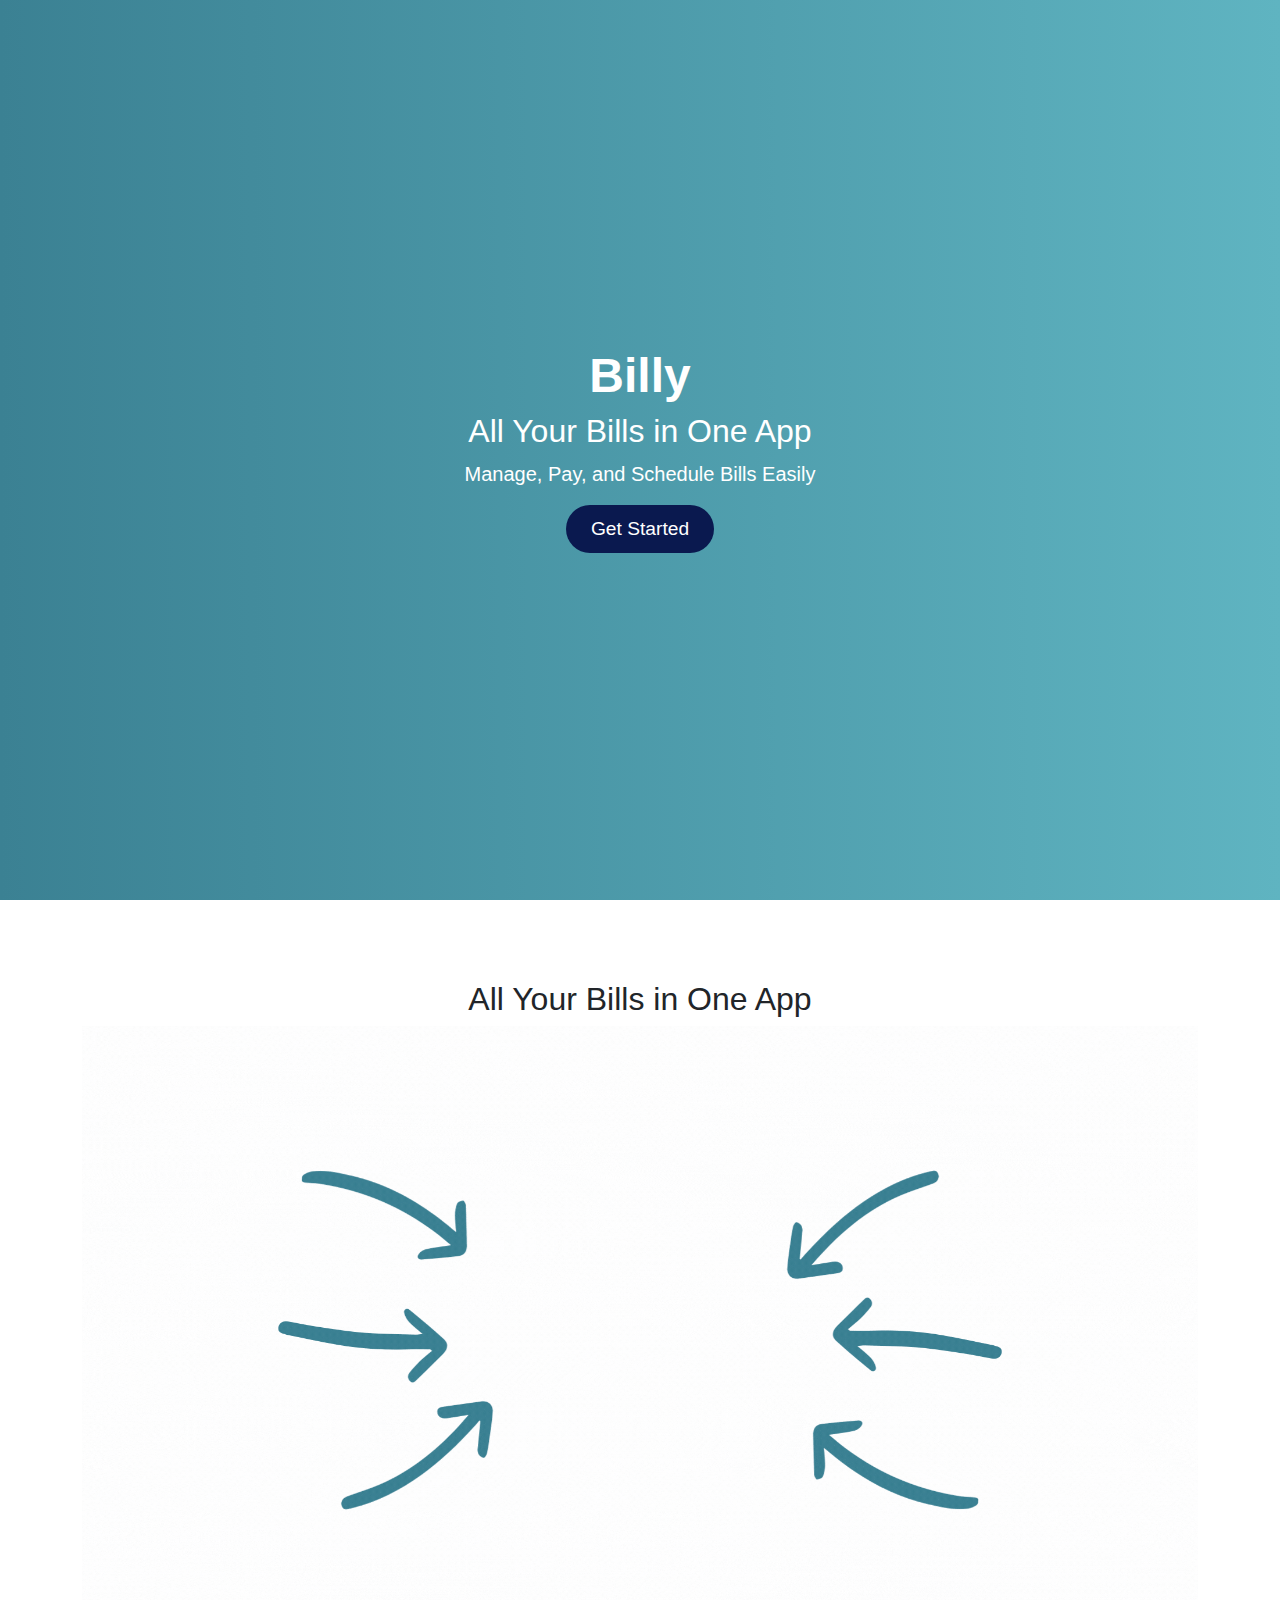
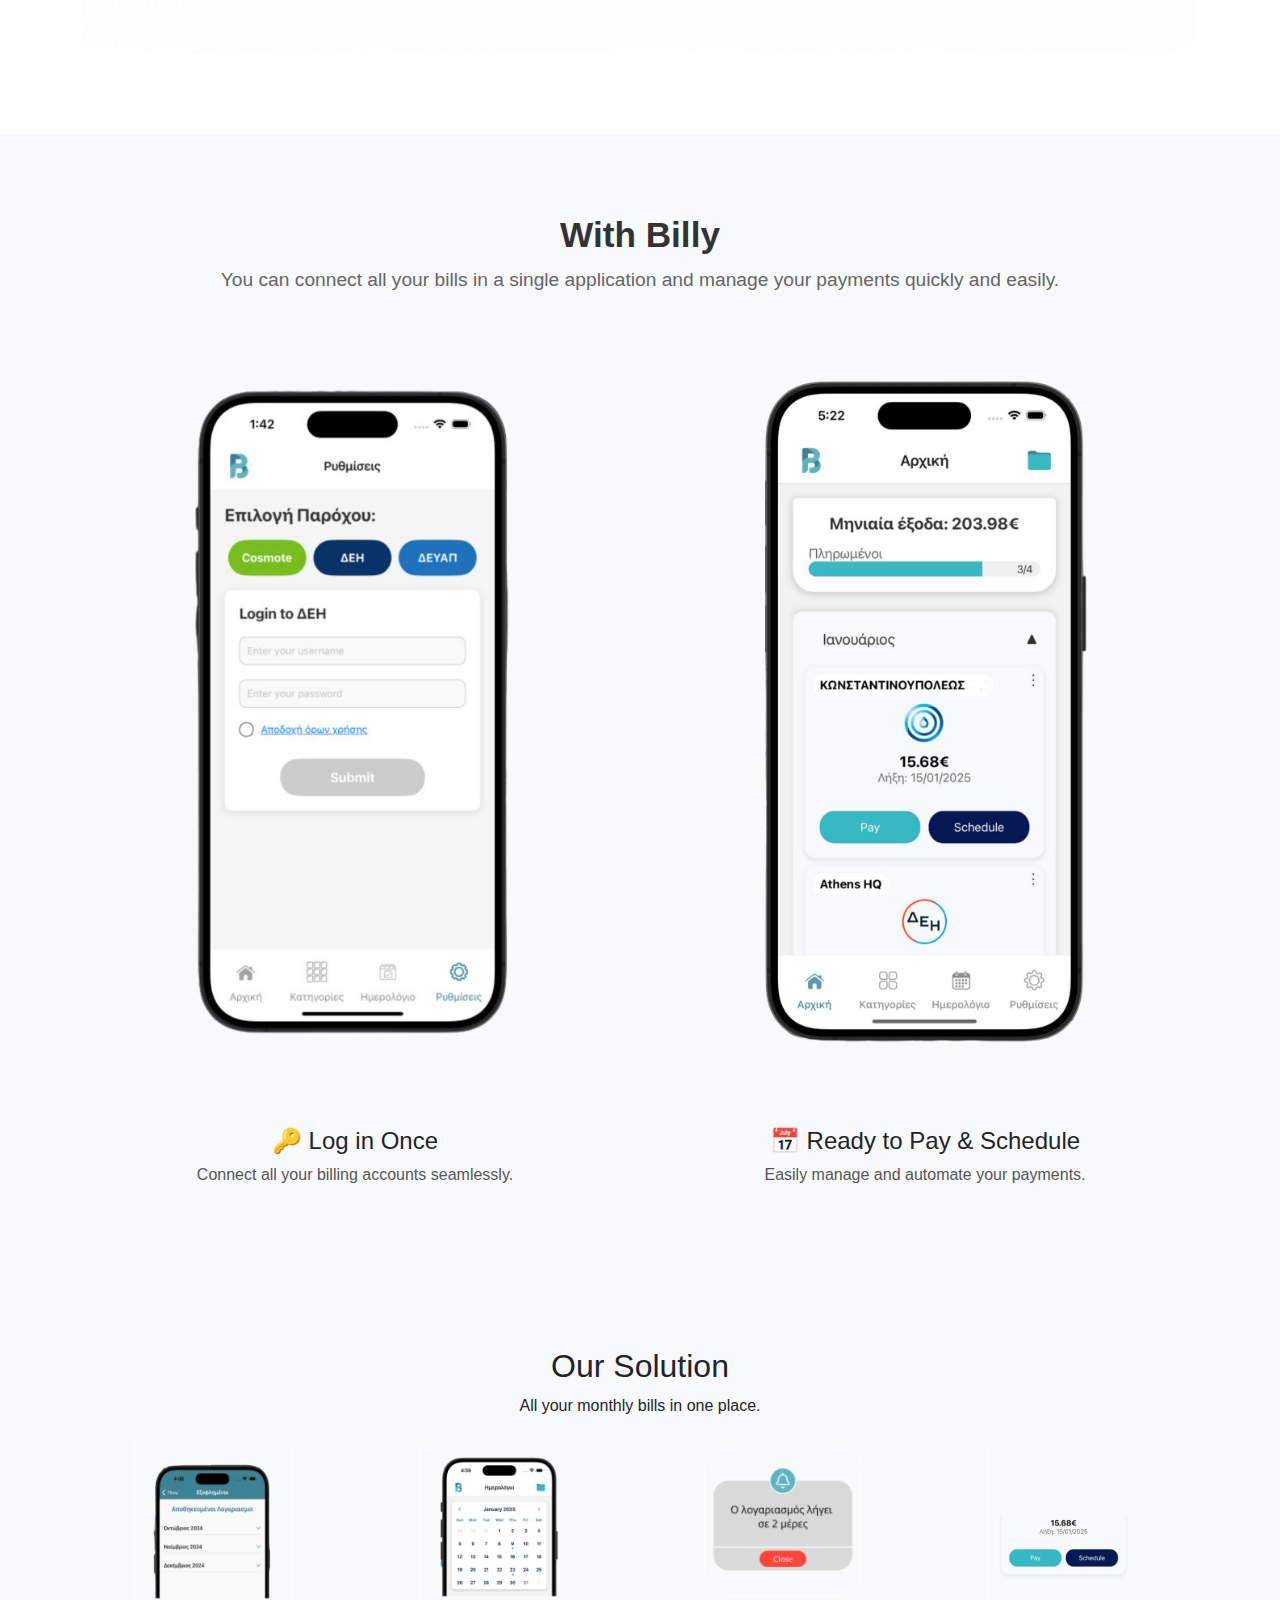
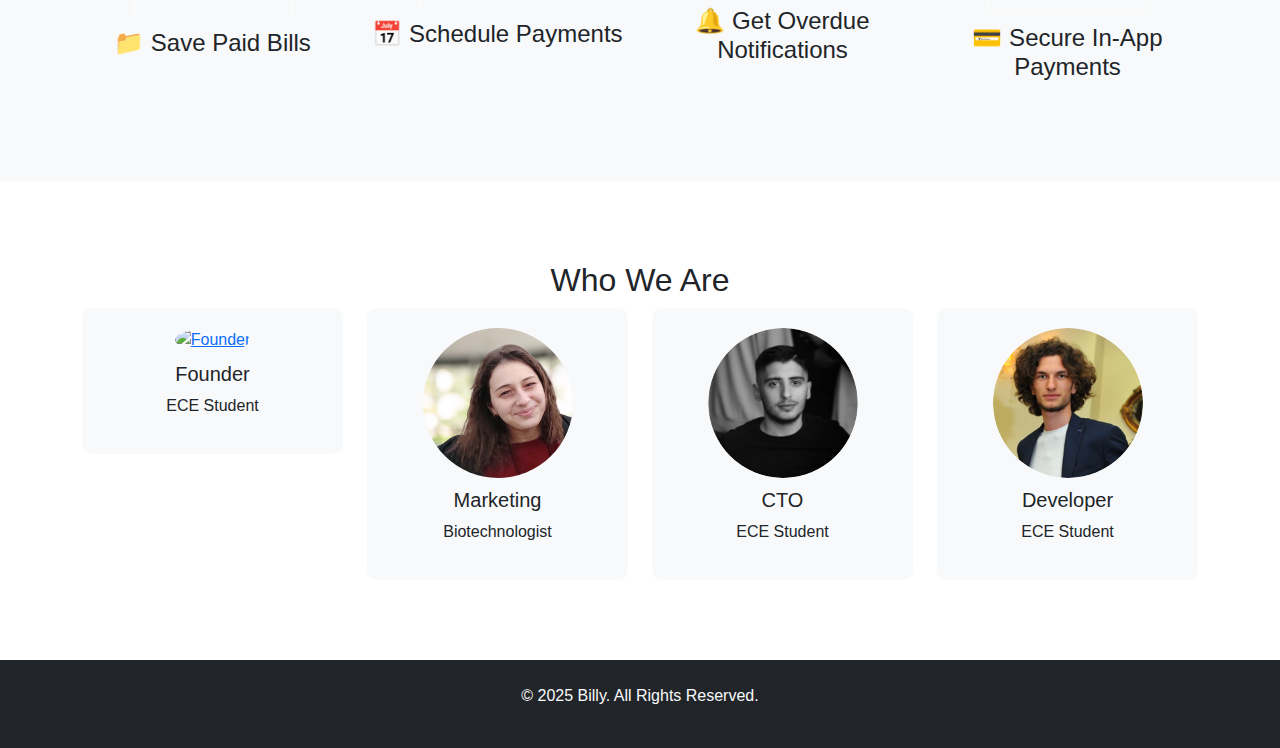
==== landing.html @ 70020b9b "first" ====
<!DOCTYPE html>
<html lang="en">
<head>
    <meta charset="UTF-8">
    <meta name="viewport" content="width=device-width, initial-scale=1.0">
    <title>Billy - All Your Bills in One App</title>
    <link rel="stylesheet" href="https://cdn.jsdelivr.net/npm/bootstrap@5.3.0/dist/css/bootstrap.min.css">
    <script src="https://cdn.jsdelivr.net/npm/bootstrap@5.3.0/dist/js/bootstrap.bundle.min.js"></script>
    <script src="https://cdnjs.cloudflare.com/ajax/libs/jquery/3.6.0/jquery.min.js"></script>
    <style>
        /* Minimalist font */
        body {
            font-family: 'Poppins', sans-serif;
        }

        /* Section Titles */
        .section-title {
            font-size: 2.2rem;
            font-weight: 600;
            color: #333;
            margin-bottom: 10px;
        }

        .section-subtitle {
            font-size: 1.2rem;
            color: #666;
            margin-bottom: 30px;
        }

        /* User Experience Styling */
        .ux-img {
            width: 80%;
            max-width: 300px;
            margin-bottom: 15px;
        }

        .ux-title {
            font-size: 1.5rem;
            font-weight: 500;
            margin-top: 10px;
        }

        .ux-text {
            font-size: 1rem;
            color: #555;
            max-width: 80%;
            margin: 0 auto;
        }
        .hero {
            height: 100vh;
            background: linear-gradient(to right, #3b8193, #5fb4c1);
            color: white;
            display: flex;
            align-items: center;
            justify-content: center;
            text-align: center;
            flex-direction: column;
            padding: 20px;
        }
        .hero h1 {
            font-size: 3rem;
            font-weight: bold;
        }
        .btn-primary {
            background: #0a194f;
            border: none;
            padding: 10px 25px;
            font-size: 1.2rem;
            border-radius: 100px;
            transition: 0.3s;
        }
        .btn-primary:hover {
            background: #a9c6ca;
        }
        .section {
            padding: 80px 20px;
            text-align: center;
        }
        .section img {
            max-width: 100%;
            height: auto;
        }
        .team-card {
            border-radius: 10px;
            padding: 20px;
            transition: 0.3s;
            text-align: center;
        }
        .team-card img {
            width: 150px;
            height: 150px;
            border-radius: 50%;
            margin-bottom: 10px;
        }
        .team-card:hover {
            transform: translateY(-5px);
        }
        .solution-img {
            width: 160px;  /* Fixed width */
            height: 200px; /* Fixed height */
            object-fit: contain; /* Ensures no distortion */
            margin-bottom: 10px;
        }
        .solution-card {
            text-align: center;
            margin-bottom: 20px;
        }
    </style>
</head>
<body>

    <!-- Hero Section -->
    <section class="hero">
        <h1>Billy</h1>
        <h2>All Your Bills in One App</h2>
        <p class="lead">Manage, Pay, and Schedule Bills Easily</p>
        <button class="btn btn-primary">Get Started</button>
    </section>
        <!-- Image Section -->
        <section class="section">
            <div class="container">
                <h2>All Your Bills in One App</h2>
                <img src="allinone.gif" alt="App Interface">
            </div>
        </section>
    <!-- User Experience -->
    <section class="section bg-light">
        <div class="container">
            <h2 class="section-title">With Billy</h2>
            <p class="section-subtitle">
                You can connect all your bills in a single application and manage your payments quickly and easily.
            </p>
            <div class="row align-items-center">
                <div class="col-md-6 text-center">
                    <img src="log.png" alt="Login Once" class="ux-img">
                    <h4 class="ux-title">🔑 Log in Once</h4>
                    <p class="ux-text">Connect all your billing accounts seamlessly.</p>
                </div>
                <div class="col-md-6 text-center">
                    <img src="home.png" alt="Schedule & Pay" class="ux-img">
                    <h4 class="ux-title">📅 Ready to Pay & Schedule</h4>
                    <p class="ux-text">Easily manage and automate your payments.</p>
                </div>
            </div>
        </div>
    </section>

    <!-- Solution Section -->
    <section class="section bg-light">
        <div class="container">
            <h2>Our Solution</h2>
            <p>All your monthly bills in one place.</p>
            <div class="row mt-4">
                <div class="col-lg-3 col-md-6 col-sm-12">
                    <div class="solution-card">
                        <img src="save_bills.png" alt="Save Paid Bills" class="solution-img">
                        <h4>📁 Save Paid Bills</h4>
                    </div>
                </div>
                <div class="col-lg-3 col-md-6 col-sm-12">
                    <div class="solution-card">
                        <img src="schedule_payments.png" alt="Schedule Payments" class="solution-img">
                        <h4>📅 Schedule Payments</h4>
                    </div>
                </div>
                <div class="col-lg-3 col-md-6 col-sm-12">
                    <div class="solution-card">
                        <img src="overdue_notifications.png" alt="Overdue Notifications" class="solution-img">
                        <h4>🔔 Get Overdue Notifications</h4>
                    </div>
                </div>
                <div class="col-lg-3 col-md-6 col-sm-12">
                    <div class="solution-card">
                        <img src="secure_payments.png" alt="Secure Payments" class="solution-img">
                        <h4>💳 Secure In-App Payments</h4>
                    </div>
                </div>
            </div>
        </div>
    </section>





    <!-- Who We Are -->
    <section class="section">
        <div class="container">
            <h2>Who We Are</h2>
            <div class="row justify-content-center">
                <div class="col-lg-3 col-md-6 col-sm-12">
                    <div class="team-card bg-light">
                        <a href="https://www.linkedin.com/in/georgios-arachovitis/" target="_blank">
                            <img src="person1.png" alt="Founder">
                        </a>
                        <h5>Founder</h5>
                        <p>ECE Student</p>
                    </div>
                </div>
                <div class="col-lg-3 col-md-6 col-sm-12">
                    <div class="team-card bg-light">
                        <a href="https://www.linkedin.com/in/vasileia-kalogerakou-0a594326a/" target="_blank">
                            <img src="person2.png" alt="Marketing">
                        </a>
                        <h5>Marketing</h5>
                        <p>Biotechnologist</p>
                    </div>
                </div>
                <div class="col-lg-3 col-md-6 col-sm-12">
                    <div class="team-card bg-light">
                        <a href="https://www.linkedin.com/in/stylianos-theofilou-976ab923b/" target="_blank">
                            <img src="person3.png" alt="CTO">
                        </a>
                        <h5>CTO</h5>
                        <p>ECE Student</p>
                    </div>
                </div>
                <div class="col-lg-3 col-md-6 col-sm-12">
                    <div class="team-card bg-light">
                        <a href="https://www.linkedin.com/in/myron-giannakis/" target="_blank">
                            <img src="person4.png" alt="Developer">
                        </a>
                        <h5>Developer</h5>
                        <p>ECE Student</p>
                    </div>
                </div>
            </div>
        </div>
    </section>
    <!-- Footer -->
    <footer class="text-center py-4 bg-dark text-light">
        <p>© 2025 Billy. All Rights Reserved.</p>
    </footer>

    <script>
        $(document).ready(function(){
            $(".btn-primary").click(function(){
                $('html, body').animate({
                    scrollTop: $(".section").first().offset().top
                }, 800);
            });
        });
    </script>

</body>
</html>
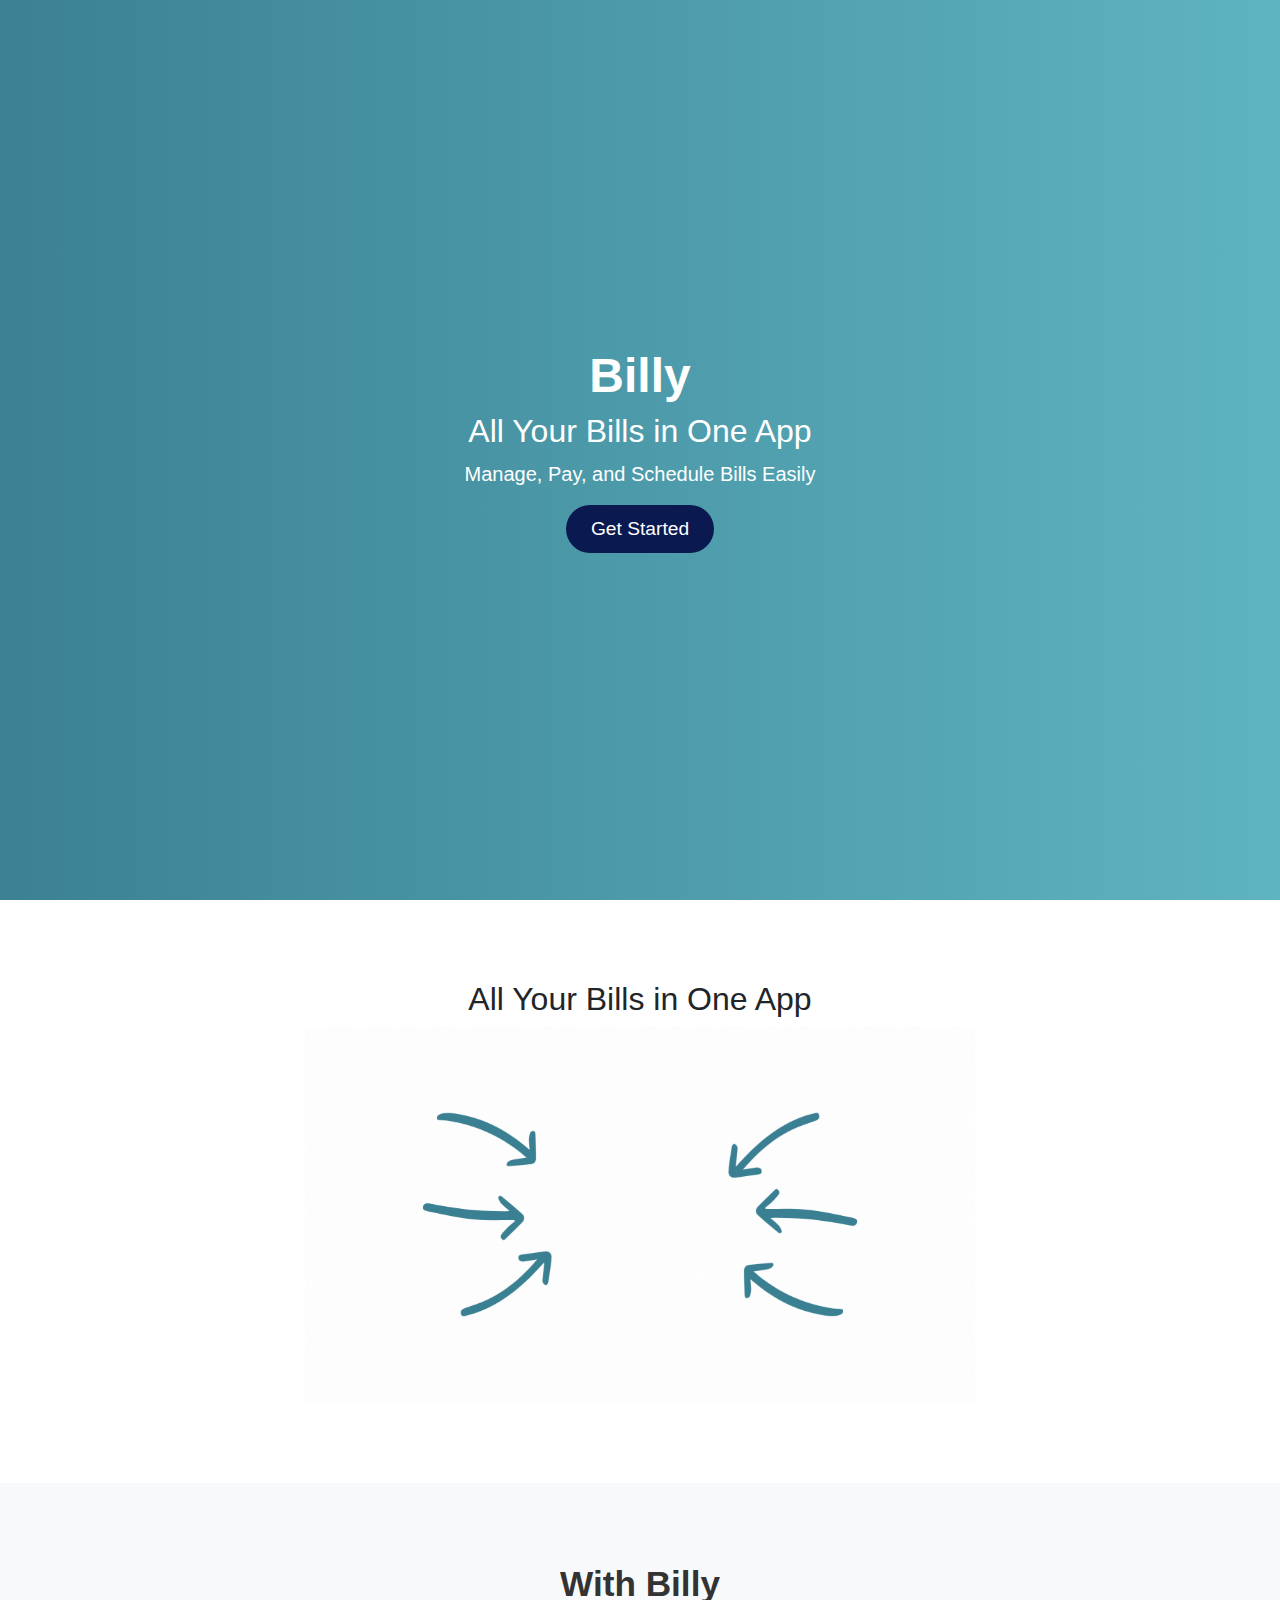
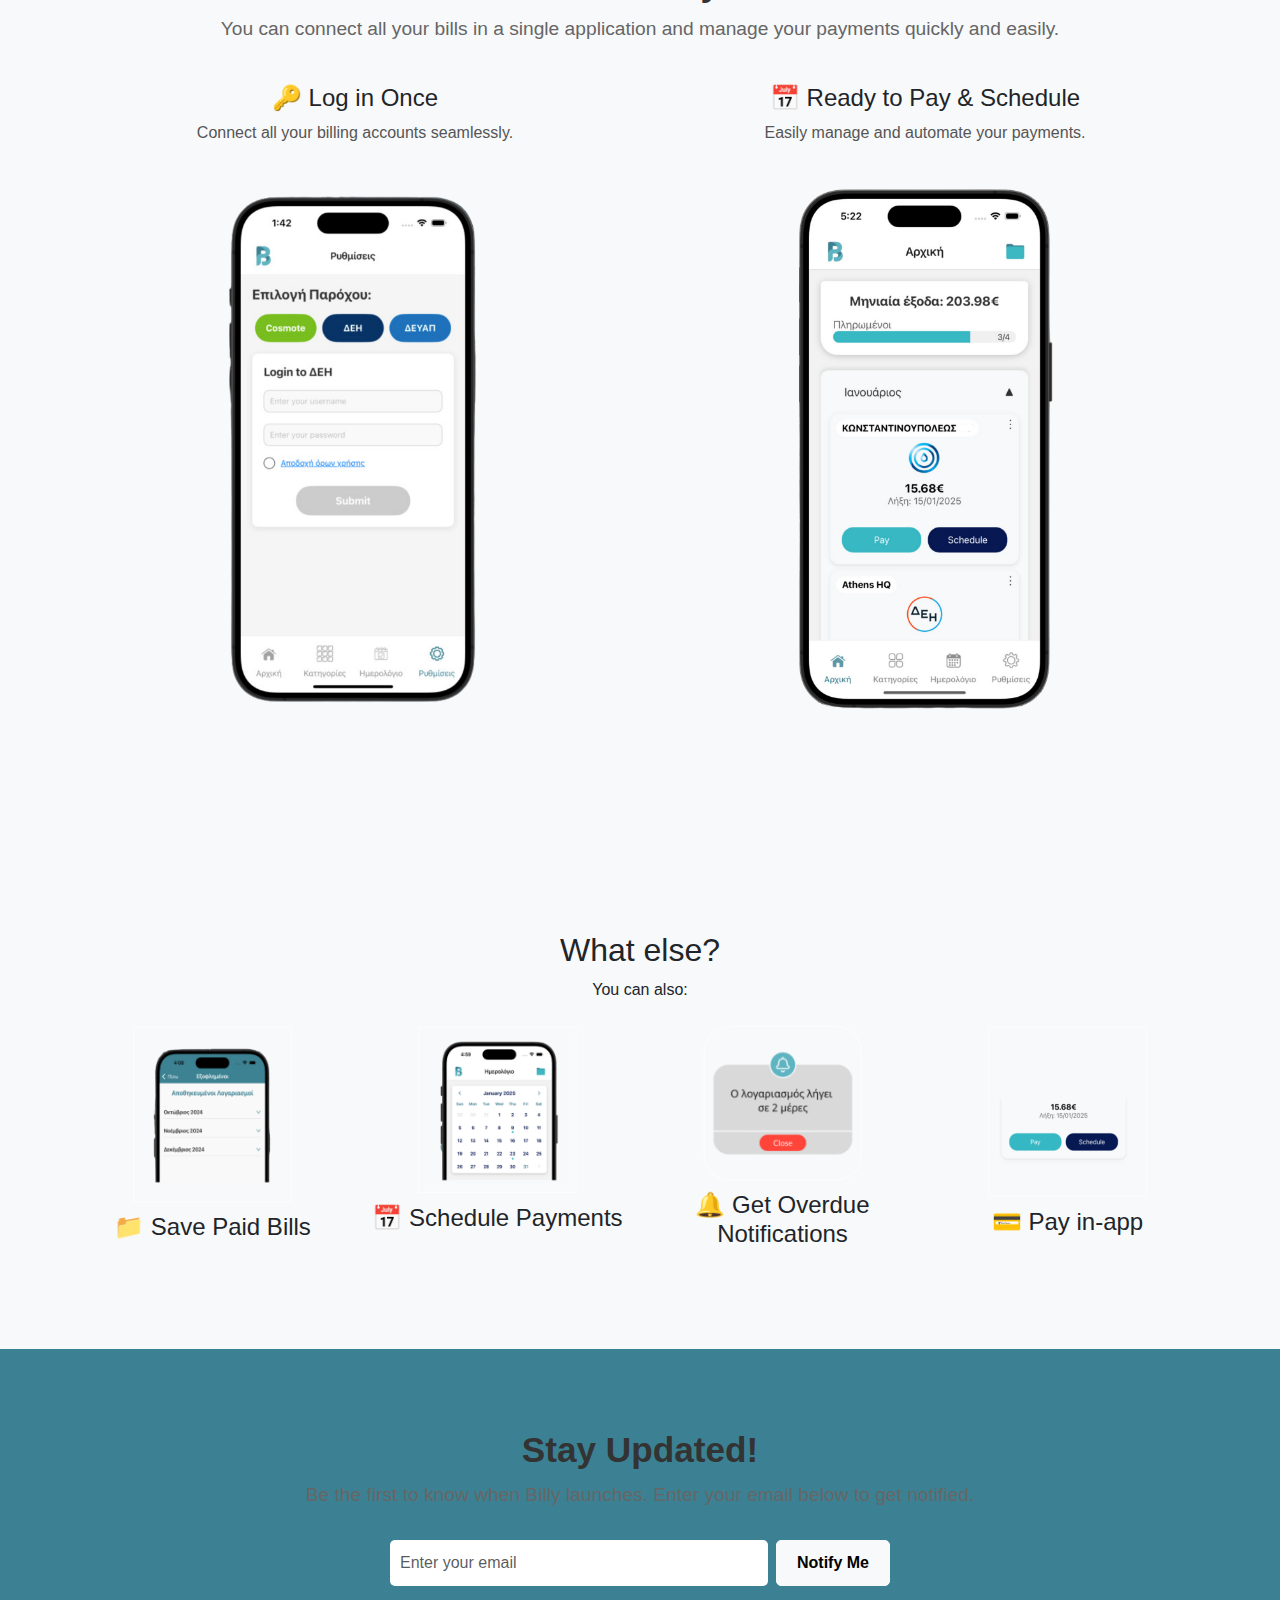
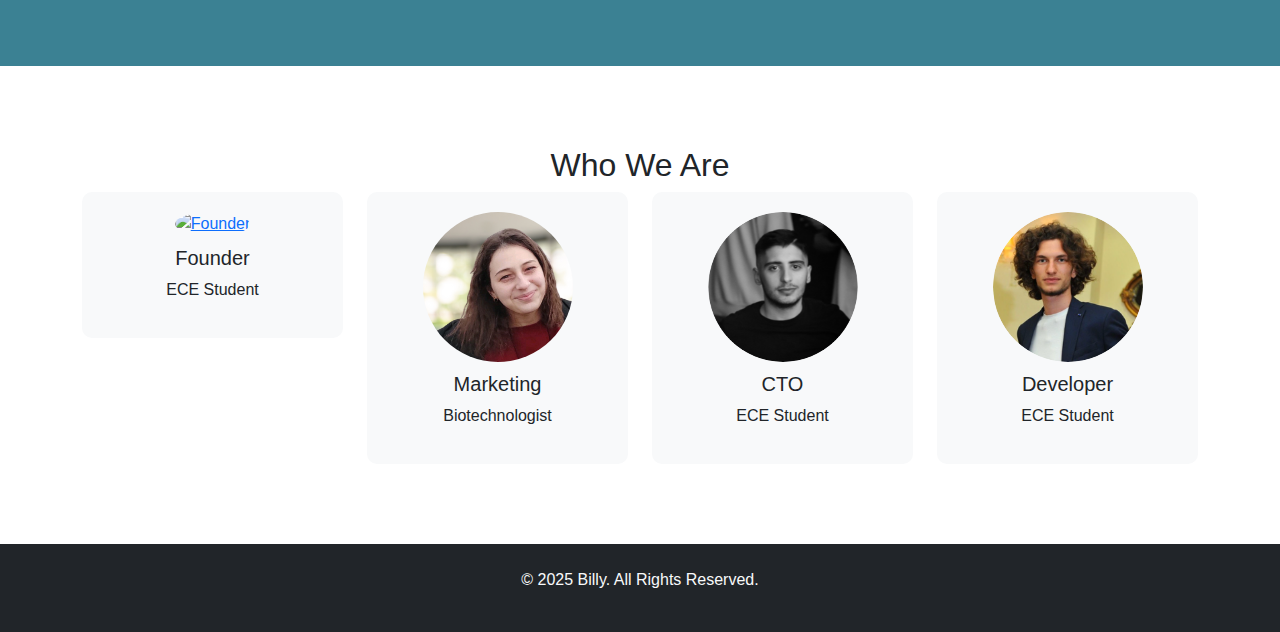
==== commit 83806a0c: "first2" ====
--- a/landing.html
+++ b/landing.html
@@ -29,8 +29,8 @@
 
         /* User Experience Styling */
         .ux-img {
-            width: 80%;
-            max-width: 300px;
+            width: 63%;
+            max-width: 250px;
             margin-bottom: 15px;
         }
 
@@ -57,6 +57,12 @@
             flex-direction: column;
             padding: 20px;
         }
+        .allinone-img {
+            width: 60%;  /* Adjust width to 60% of the container */
+            max-width: 400px;  /* Ensure it doesn't get too big */
+            display: block;
+            margin: 0 auto; /* Center the image */
+        }
         .hero h1 {
             font-size: 3rem;
             font-weight: bold;
@@ -105,6 +111,30 @@
             text-align: center;
             margin-bottom: 20px;
         }
+        /* Stay Updated Section */
+        .bg-primary {
+            background-color: #3b8193 !important; /* Matching theme */
+        }
+        #notify-form {
+            max-width: 500px;
+            margin: 0 auto;
+        }
+        #email-input {
+            flex: 1;
+            padding: 10px;
+            border-radius: 5px;
+            border: none;
+        }
+        .btn-light {
+            padding: 10px 20px;
+            font-weight: bold;
+            border-radius: 5px;
+            transition: 0.3s;
+        }
+        .btn-light:hover {
+            background-color: #fff;
+            color: #3b8193;
+        }
     </style>
 </head>
 <body>
@@ -116,15 +146,17 @@
         <p class="lead">Manage, Pay, and Schedule Bills Easily</p>
         <button class="btn btn-primary">Get Started</button>
     </section>
-        <!-- Image Section -->
-        <section class="section">
-            <div class="container">
-                <h2>All Your Bills in One App</h2>
-                <img src="allinone.gif" alt="App Interface">
-            </div>
-        </section>
+    <!-- Image Section -->
+    <section class="section">
+        <div class="container">
+            <h2>All Your Bills in One App</h2>
+            <a href="#user-experience" id="scroll-down">
+                <img src="allinone.gif" alt="App Interface" class="allinone-img">
+            </a>
+        </div>
+    </section>
     <!-- User Experience -->
-    <section class="section bg-light">
+    <section id="user-experience" class="section bg-light">
         <div class="container">
             <h2 class="section-title">With Billy</h2>
             <p class="section-subtitle">
@@ -132,24 +164,23 @@
             </p>
             <div class="row align-items-center">
                 <div class="col-md-6 text-center">
-                    <img src="log.png" alt="Login Once" class="ux-img">
                     <h4 class="ux-title">🔑 Log in Once</h4>
                     <p class="ux-text">Connect all your billing accounts seamlessly.</p>
+                    <img src="log.png" alt="Login Once" class="ux-img">
                 </div>
                 <div class="col-md-6 text-center">
-                    <img src="home.png" alt="Schedule & Pay" class="ux-img">
                     <h4 class="ux-title">📅 Ready to Pay & Schedule</h4>
                     <p class="ux-text">Easily manage and automate your payments.</p>
+                    <img src="home.png" alt="Schedule & Pay" class="ux-img">
                 </div>
             </div>
         </div>
     </section>
-
     <!-- Solution Section -->
     <section class="section bg-light">
         <div class="container">
-            <h2>Our Solution</h2>
-            <p>All your monthly bills in one place.</p>
+            <h2>What else?</h2>
+            <p>You can also:</p>
             <div class="row mt-4">
                 <div class="col-lg-3 col-md-6 col-sm-12">
                     <div class="solution-card">
@@ -172,14 +203,24 @@
                 <div class="col-lg-3 col-md-6 col-sm-12">
                     <div class="solution-card">
                         <img src="secure_payments.png" alt="Secure Payments" class="solution-img">
-                        <h4>💳 Secure In-App Payments</h4>
+                        <h4>💳 Pay in-app</h4>
                     </div>
                 </div>
             </div>
         </div>
     </section>
 
-
+        <!-- Stay Updated Section -->
+    <section class="section bg-primary text-white">
+        <div class="container text-center">
+            <h2 class="section-title">Stay Updated!</h2>
+            <p class="section-subtitle">Be the first to know when Billy launches. Enter your email below to get notified.</p>
+            <form id="notify-form" class="d-flex justify-content-center" action="https://formspree.io/f/your_form_id" method="POST">
+                <input type="email" name="email" id="email-input" class="form-control me-2" placeholder="Enter your email" required>
+                <button type="submit" class="btn btn-light">Notify Me</button>
+            </form>
+            <p id="success-message" class="mt-3 text-light" style="display: none;">Thank you! You'll be notified when we launch.</p>        </div>
+    </section>
 
 
 
@@ -240,6 +281,25 @@
                 }, 800);
             });
         });
+
+
+    </script>
+    <script>
+        $(document).ready(function(){
+            $("#scroll-down").click(function(e){
+                e.preventDefault();
+                $('html, body').animate({
+                    scrollTop: $("#user-experience").offset().top
+                }, 800); // 800ms for smooth effect
+            });
+        });
+    </script>
+    <script>
+        document.getElementById("notify-form").addEventListener("submit", function(event) {
+            event.preventDefault();
+            document.getElementById("success-message").style.display = "block";
+            document.getElementById("email-input").value = ""; // Clear the input field
+        });
     </script>
 
 </body>
